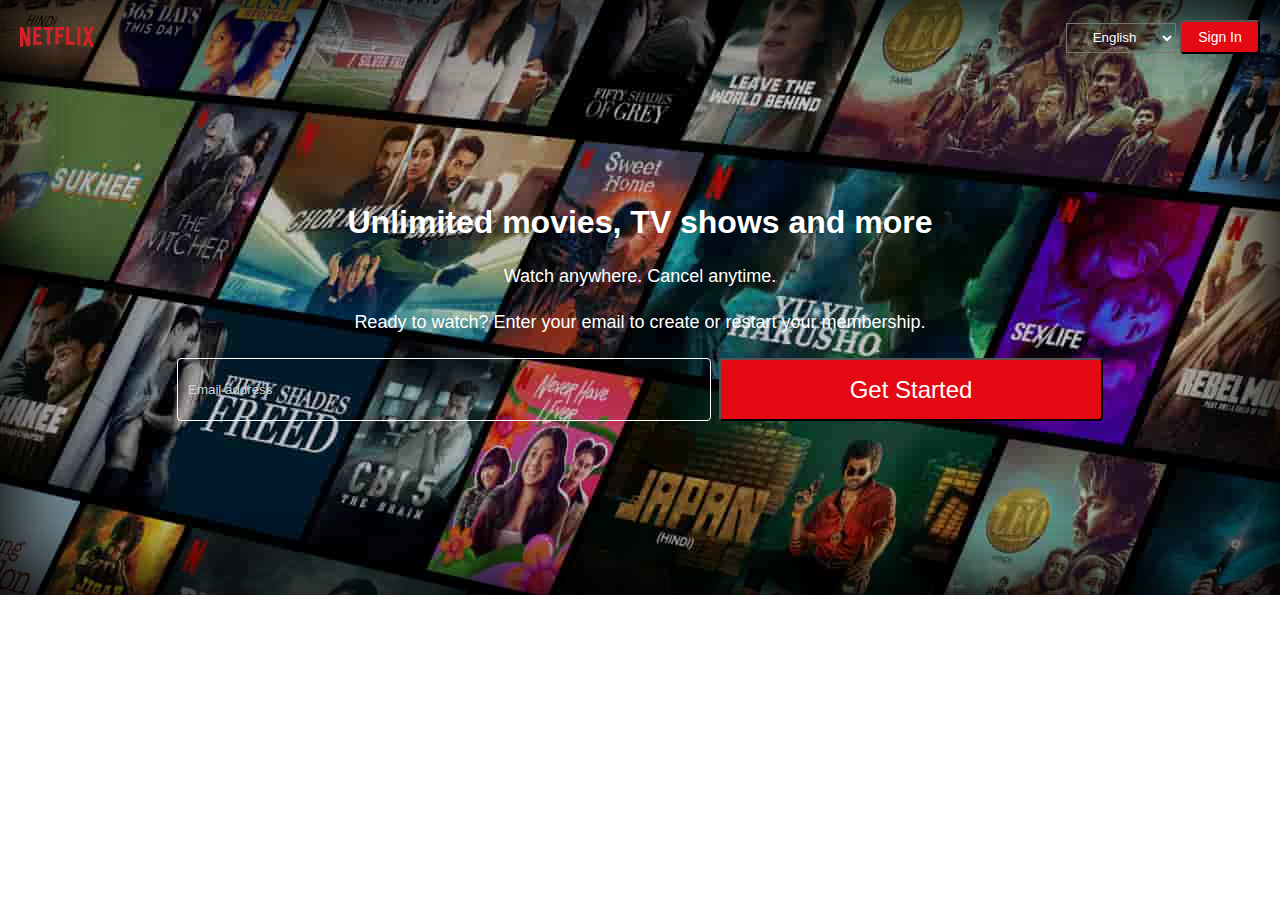
==== index.html @ 51de820c "New update" ====
<!DOCTYPE html>
<html lang="en">
<head>
    <meta charset="UTF-8">
    <meta name="viewport" content="width=device-width, initial-scale=1.0">
    <title>Netflix India - Watch TV Shows</title>
    <link rel="shortcut icon" href="Netflix-Symbol.png" type="image/x-icon">
    <link rel="stylesheet" href="style.css">
</head>
<body>
    <section class="bg">
        <nav class="navbar">
            <img height="20vh" src="./images/image-removebg-preview (1).png" alt="">
            <div>
                <!-- inpu -->
                <select name="" aria-placeholder="lang" id="">
                    <option value="">English</option>
                    <option value="">Hindi</option>
                </select>
                <button class="btn-primary">Sign In</button>
            </div>
        </nav>
        <main>
            <div class="content">
                <h2>Unlimited movies, TV shows and more</h2>
                <p>Watch anywhere. Cancel anytime.</p>
                <p>Ready to watch? Enter your email to create or restart your membership.</p>
                <div class="subcont">
                    <input type="text" name="" placeholder="Email address" id="">
                    <button class="getstart">Get Started</button>
                </div>
            </div>
        </main>
    </section>
    <script src="script.js"></script>
</body>
</html>
---- style.css ----
*{
    margin: 0;
    font-family:  Netflix Sans,Helvetica Neue,Segoe UI,Roboto,Ubuntu,sans-serif;
}

.navbar{
    display: flex;
    justify-content:space-between;
    align-items: center;
    margin-top: 15px;
    align-content: center;
    padding-left: 10px;
    padding-right: 10px;
}

.navbar select{
    width: 110px;
    height: 30px;
    background-color: transparent;
    color: #ffffff;
    text-align: center;
}

.navbar select option{
    color: black;
}

.content{
    display: flex;
    margin-top: 140px;
    flex-direction: column;
    align-items: center;
    color: white;
    text-align: center;
    padding: 10px;
    gap: 25px;
}

.content h2{
    font-size: 32px;
}

.content p{
    font-size: 18px;
}

.subcont{
    display: flex;
    flex-wrap: wrap;
    gap: 8px;
}

.btn-primary{
    padding: 8px;
    font-size: 14px;
    line-height: 14px;
    letter-spacing: normal;
    background-color: #e50914;
    color: #ffffff;
    width: 80px;
    border-radius: 4px;
}

.bg{
    background-image: url(./images/IN-en-20231225-popsignuptwoweeks-perspective_alpha_website_small.jpg);
    /* background-size: cover; */
    box-shadow: inset 0 0 5em 1em #000;
    padding: 5px 10px 5px 10px ;
    height: 65vh;
}

.getstart{
    background-color: #e50914;
    padding: 8px;
    font-size: 24px;
    line-height: 14px;
    letter-spacing: normal;
    background-color: #e50914;
    color: #ffffff;
    height: 7vh;
    width: 30vw;
    border-radius: 4px;
}

.content input{
    width: 40vw;
    box-shadow: inset 0 0 5em 1emrgba(95, 14, 245, 0)0;
    background-color: transparent;
    color:#ffffff;
    padding: 10px;
    border-radius: 4px;
    border: 0.15px solid #ffffff ;
}

.content input::placeholder{
    width: 40vw;
    box-shadow: inset 0 0 5em 1emrgba(95, 14, 245, 0)0;
    background-color: transparent;
    color: lightgray;
}
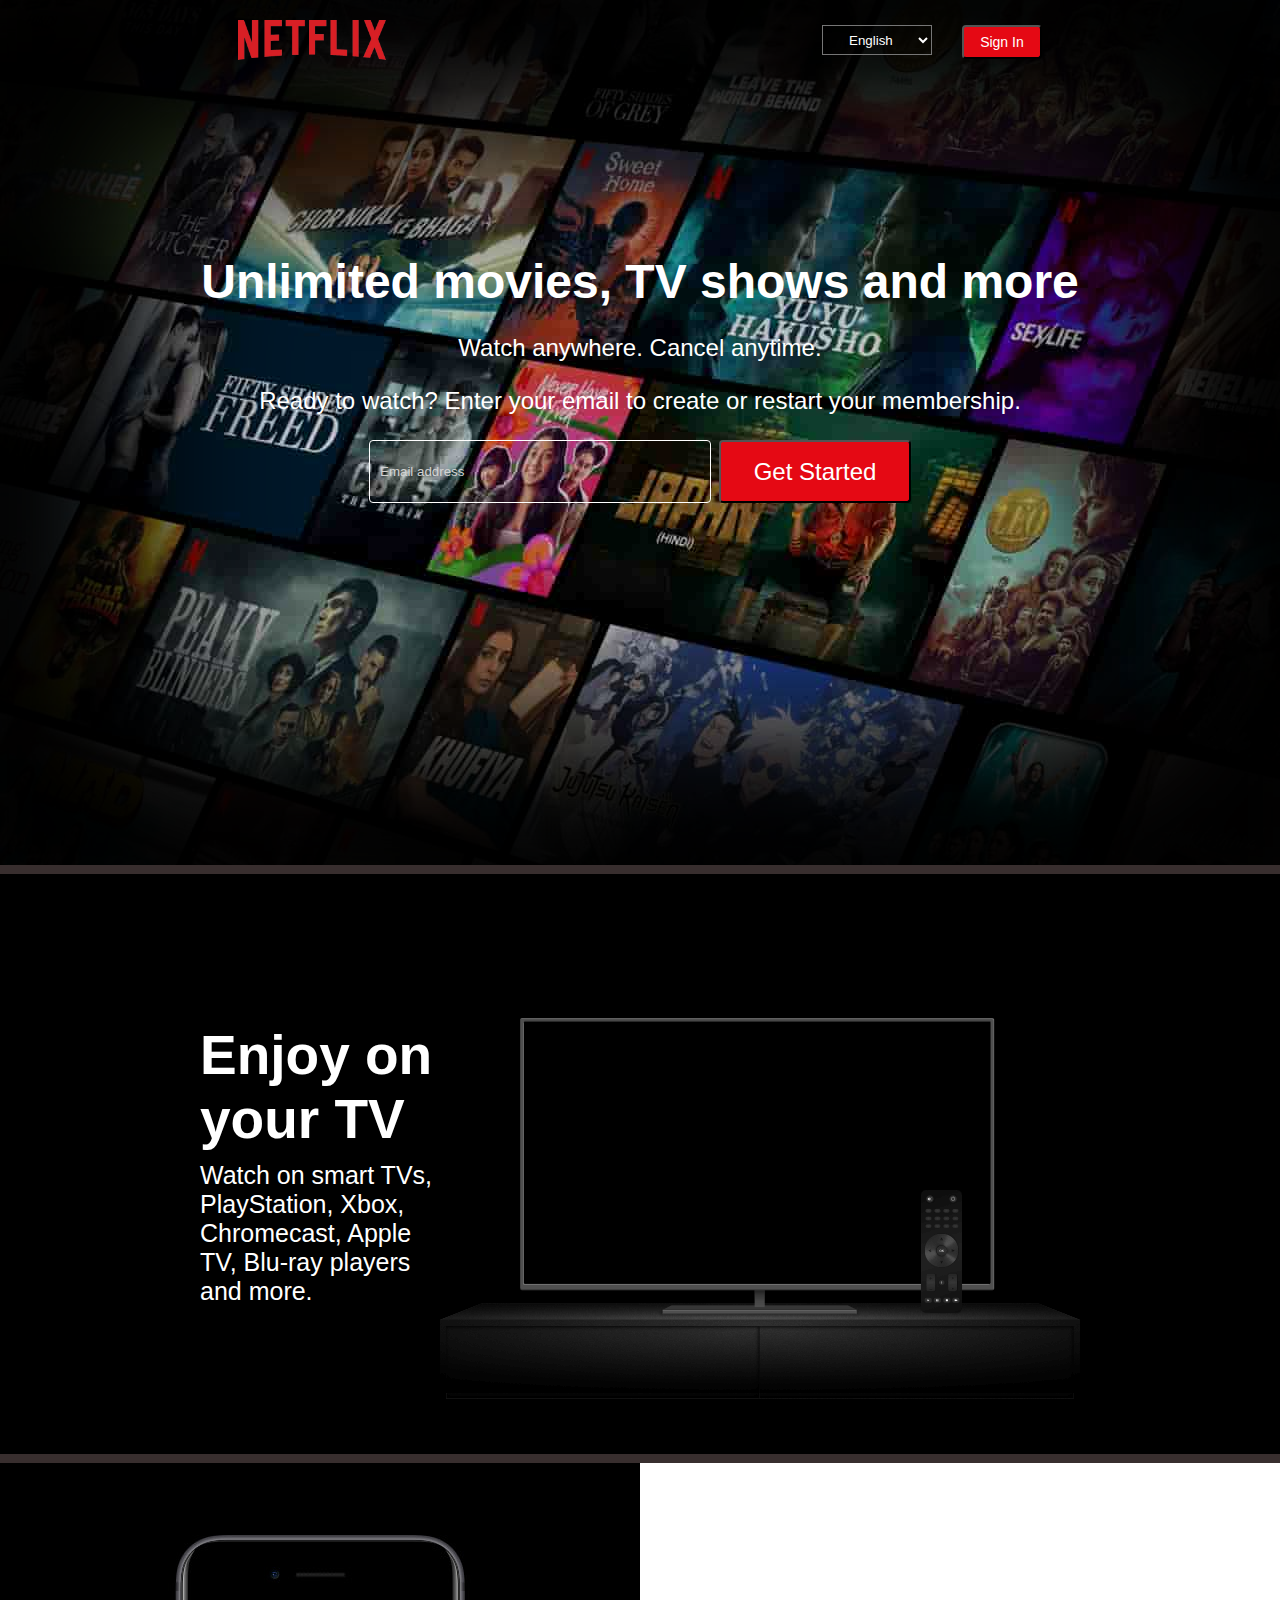
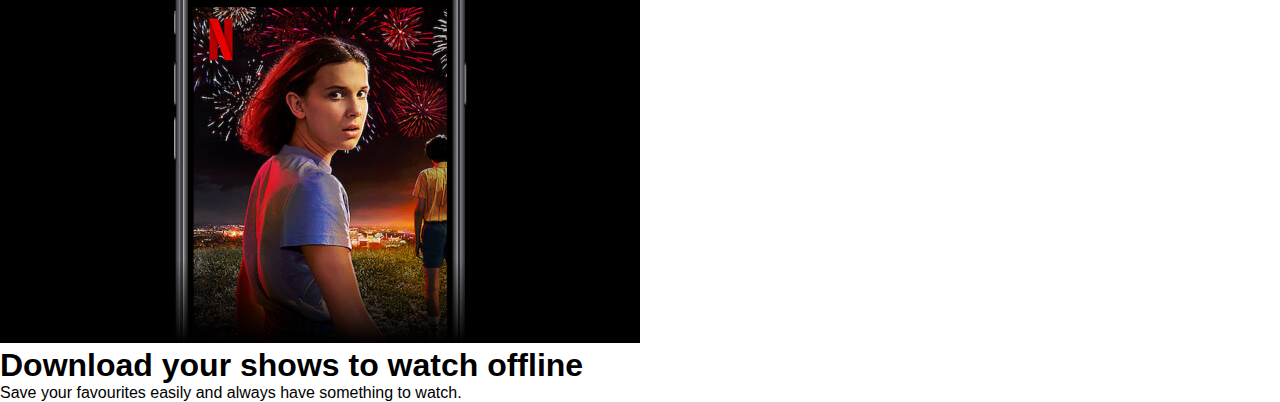
==== commit 614572c3: "New" ====
--- a/index.html
+++ b/index.html
@@ -10,8 +10,10 @@
 <body>
     <section class="bg">
         <nav class="navbar">
-            <img height="20vh" src="./images/image-removebg-preview (1).png" alt="">
             <div>
+                <img height="40vh" src="./images/image-removebg-preview (1).png" alt="">
+            </div>
+            <div class="gap">
                 <!-- inpu -->
                 <select name="" aria-placeholder="lang" id="">
                     <option value="">English</option>
@@ -32,6 +34,27 @@
             </div>
         </main>
     </section>
+    <div class="blank_line">
+    </div>
+    <section class="second_part">
+        <div class="separate">
+            <h1>Enjoy on your TV</h1>
+            <p>Watch on smart TVs, PlayStation, Xbox, Chromecast, Apple TV, Blu-ray players and more.</p>
+        </div>
+        <div>
+            <img src="./images/tv.png" alt="">
+        </div>
+    </section>
+    <div class="blank_line"></div>
+    <section>
+        <div>
+            <img src="./images/mobile-0819.jpg" alt="">
+        </div>
+        <div>
+            <h1>Download your shows to watch offline</h1>
+            <p>Save your favourites easily and always have something to watch.</p>
+        </div>
+    </section>
     <script src="script.js"></script>
 </body>
 </html>--- a/style.css
+++ b/style.css
@@ -3,9 +3,14 @@
     font-family:  Netflix Sans,Helvetica Neue,Segoe UI,Roboto,Ubuntu,sans-serif;
 }
 
+.gap{
+    display: flex;
+    gap: 30px;
+}
+
 .navbar{
     display: flex;
-    justify-content:space-between;
+    justify-content:space-around;
     align-items: center;
     margin-top: 15px;
     align-content: center;
@@ -27,7 +32,7 @@
 
 .content{
     display: flex;
-    margin-top: 140px;
+    margin-top: 180px;
     flex-direction: column;
     align-items: center;
     color: white;
@@ -37,11 +42,11 @@
 }
 
 .content h2{
-    font-size: 32px;
+    font-size: 3em;
 }
 
 .content p{
-    font-size: 18px;
+    font-size: 1.5em;
 }
 
 .subcont{
@@ -64,9 +69,9 @@
 .bg{
     background-image: url(./images/IN-en-20231225-popsignuptwoweeks-perspective_alpha_website_small.jpg);
     /* background-size: cover; */
-    box-shadow: inset 0 0 5em 1em #000;
+    box-shadow: inset 0 0 10em 10em #000;
     padding: 5px 10px 5px 10px ;
-    height: 65vh;
+    height: 95vh;
 }
 
 .getstart{
@@ -78,12 +83,12 @@
     background-color: #e50914;
     color: #ffffff;
     height: 7vh;
-    width: 30vw;
+    width: 15vw;
     border-radius: 4px;
 }
 
 .content input{
-    width: 40vw;
+    width: 25vw;
     box-shadow: inset 0 0 5em 1emrgba(95, 14, 245, 0)0;
     background-color: transparent;
     color:#ffffff;
@@ -97,4 +102,32 @@
     box-shadow: inset 0 0 5em 1emrgba(95, 14, 245, 0)0;
     background-color: transparent;
     color: lightgray;
+}
+.blank_line{
+    background-color: #382e2e;
+    height: 1vh;
+}
+
+.second_part{
+    display: flex;
+    background-color: #000;
+    color: #ffffff;
+    justify-content: center;
+    align-items: center;
+    padding: 200px;
+    height: 20vh;
+}
+
+.second_part h1{
+    font-size: 55px;
+}
+
+.second_part p{
+    font-size: 25px;
+}
+
+.separate{
+    display: flex;
+    flex-direction: column;
+    gap: 10px;
 }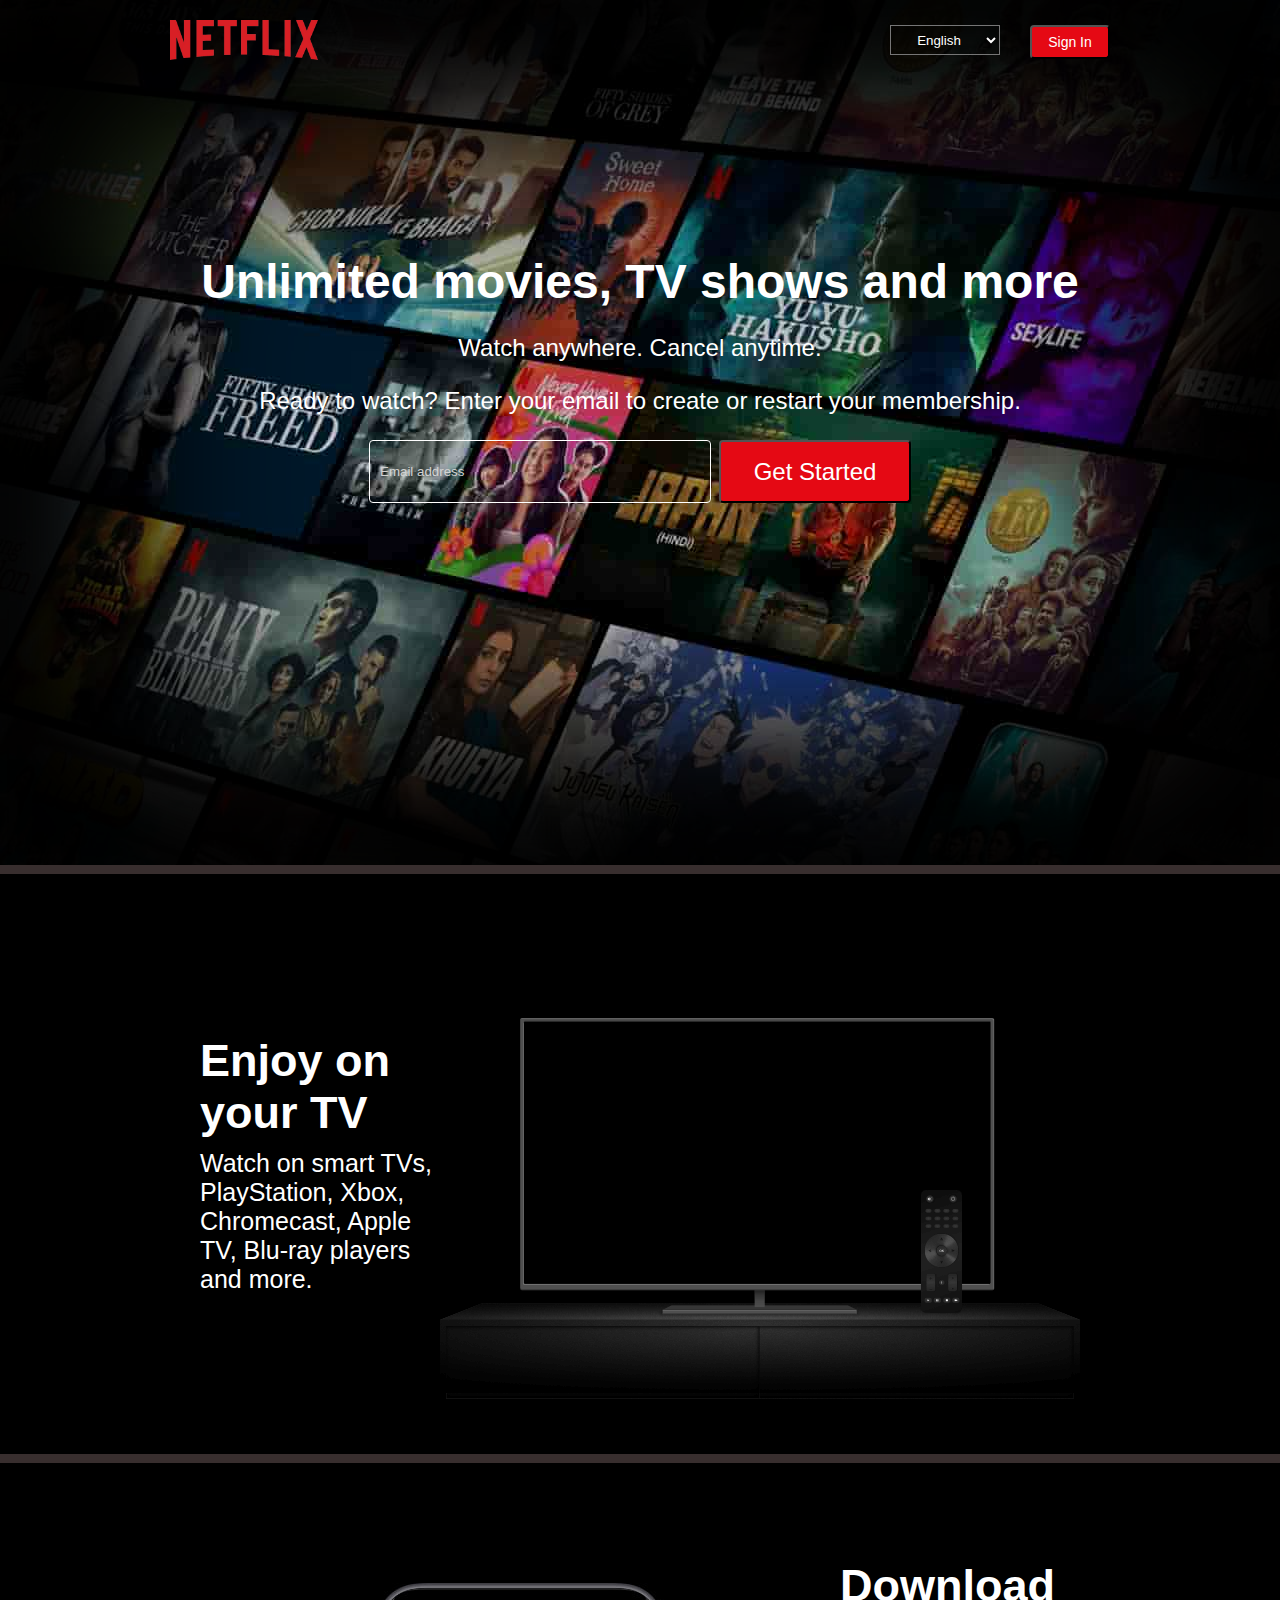
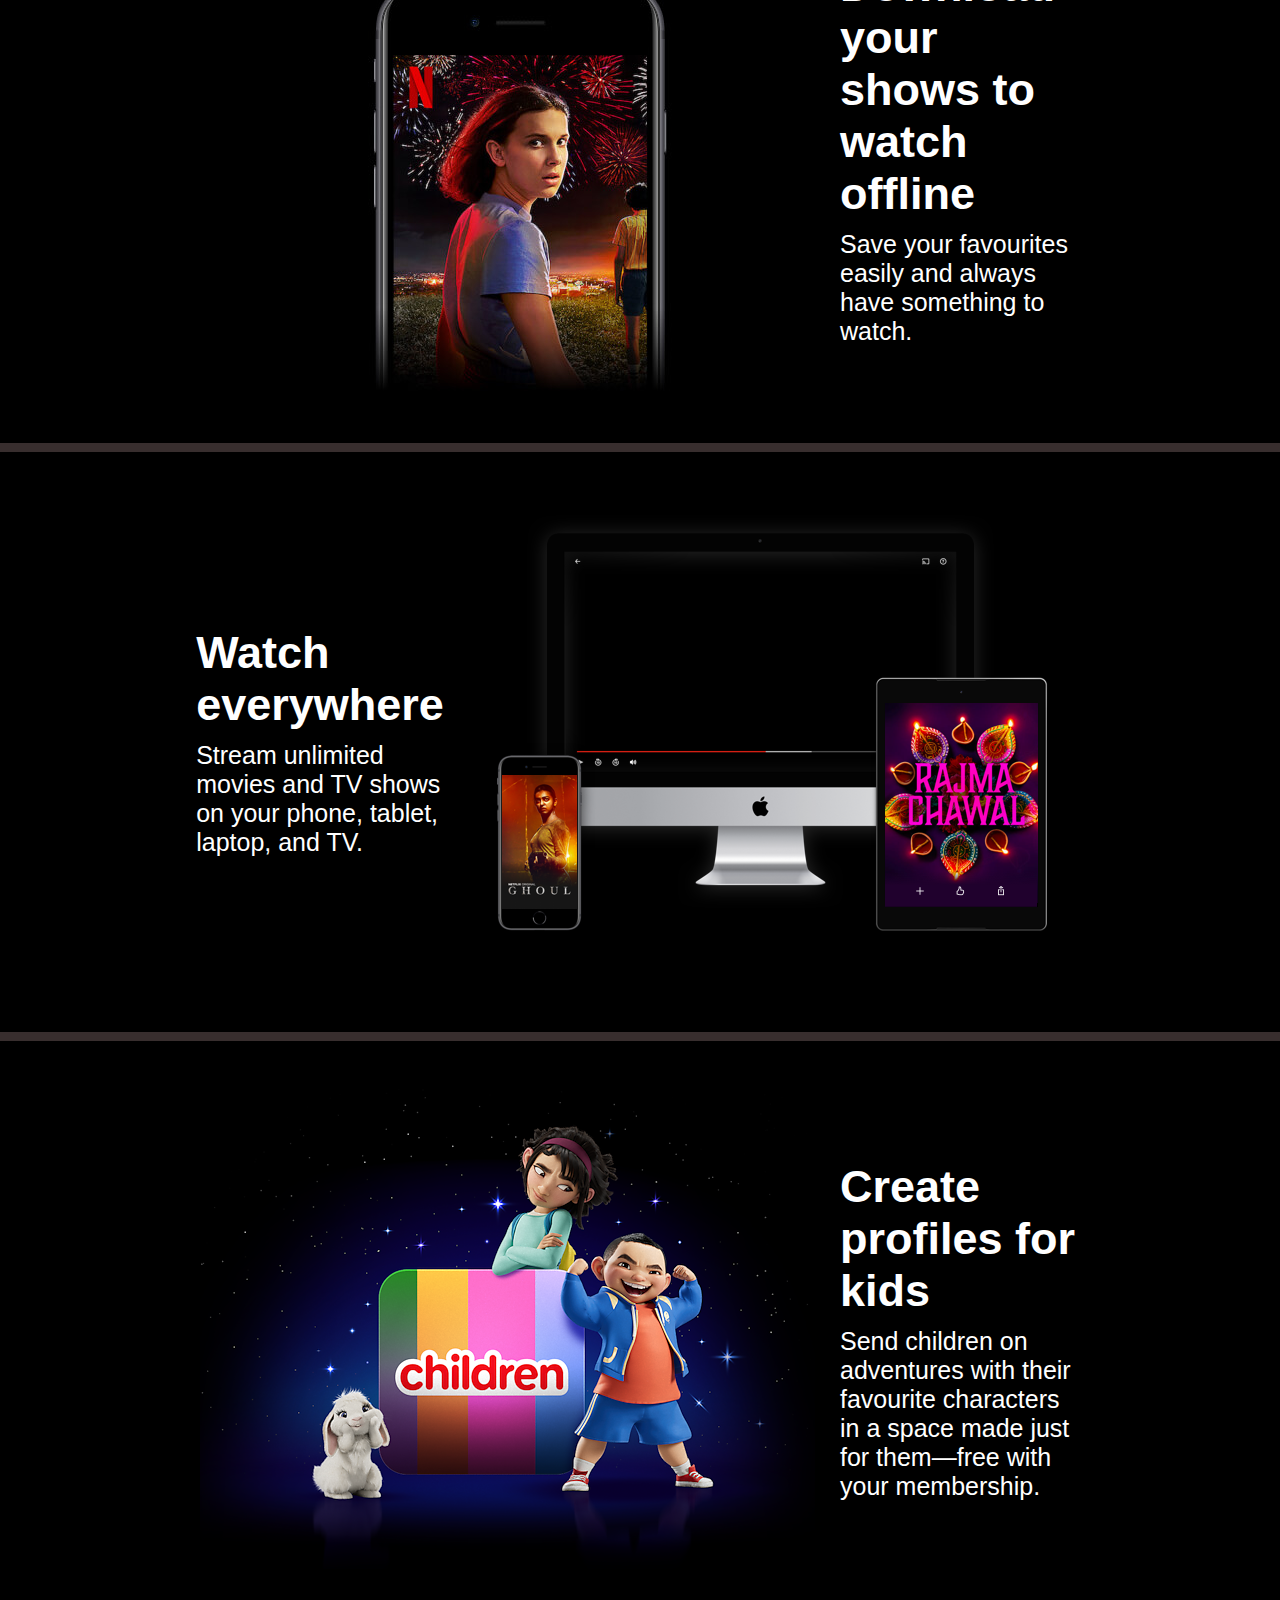
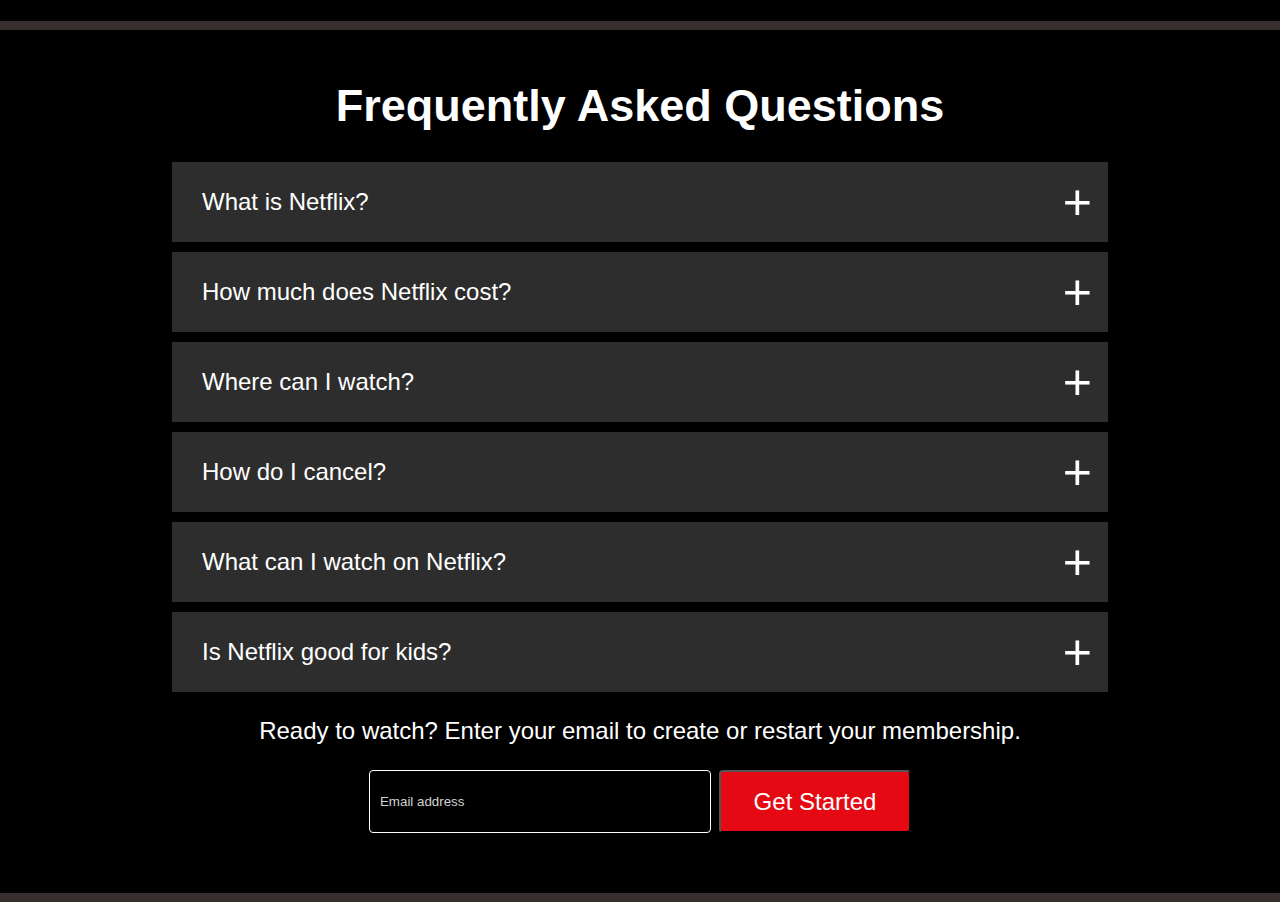
==== commit 2cff27fa: "Update" ====
--- a/index.html
+++ b/index.html
@@ -46,15 +46,71 @@
         </div>
     </section>
     <div class="blank_line"></div>
-    <section>
+    <section class="second_part">
         <div>
             <img src="./images/mobile-0819.jpg" alt="">
         </div>
-        <div>
+        <div class="separate">
             <h1>Download your shows to watch offline</h1>
             <p>Save your favourites easily and always have something to watch.</p>
         </div>
     </section>
+    <div class="blank_line"></div>
+    <section class="second_part">
+        <div class="separate">
+            <h1>Watch everywhere</h1>
+            <p>Stream unlimited movies and TV shows on your phone, tablet, laptop, and TV.</p>
+        </div>
+        <div>
+            <img src="./images/device-pile-in.png" alt="">
+        </div>
+    </section>
+    <div class="blank_line"></div>
+    <section class="second_part">
+        <div>
+            <img src="./images/AAAABVr8nYuAg0xDpXDv0VI9HUoH7r2aGp4TKRCsKNQrMwxzTtr-NlwOHeS8bCI2oeZddmu3nMYr3j9MjYhHyjBASb1FaOGYZNYvPBCL.png" alt="">
+        </div>
+        <div class="separate">
+            <h1>Create profiles for kids</h1>
+            <p>Send children on adventures with their favourite characters in a space made just for them—free with your membership.</p>
+        </div>
+    </section>
+    <div class="blank_line"></div>
+    <section class="last">
+            <h1>Frequently Asked Questions</h1>
+        <div class="question">
+            What is Netflix?
+            <button>+</button>
+        </div>
+        <div class="question">
+            How much does Netflix cost?
+            <button>+</button>
+        </div>
+        <div class="question">
+            Where can I watch?
+            <button>+</button>
+        </div>
+        <div class="question">
+            How do I cancel?
+            <button>+</button>
+        </div>
+        <div class="question">
+            What can I watch on Netflix?
+            <button>+</button>
+        </div>
+        <div class="question">
+            Is Netflix good for kids?
+            <button>+</button>
+        </div>
+        <div class="content1">
+            <p>Ready to watch? Enter your email to create or restart your membership.</p>
+                <div class="subcont">
+                    <input type="text" name="" placeholder="Email address" id="">
+                    <button class="getstart">Get Started</button>
+                </div>
+        </div>
+    </section>
+    <div class="blank_line"></div>
     <script src="script.js"></script>
 </body>
 </html>--- a/style.css
+++ b/style.css
@@ -10,12 +10,12 @@
 
 .navbar{
     display: flex;
-    justify-content:space-around;
+    justify-content:space-between;
     align-items: center;
     margin-top: 15px;
     align-content: center;
-    padding-left: 10px;
-    padding-right: 10px;
+    padding-left: 160px;
+    padding-right: 160px;
 }
 
 .navbar select{
@@ -96,8 +96,23 @@
     border-radius: 4px;
     border: 0.15px solid #ffffff ;
 }
+.content1 input{
+    width: 25vw;
+    box-shadow: inset 0 0 5em 1emrgba(95, 14, 245, 0)0;
+    background-color: transparent;
+    color:#ffffff;
+    padding: 10px;
+    border-radius: 4px;
+    border: 0.15px solid #ffffff ;
+}
 
 .content input::placeholder{
+    width: 40vw;
+    box-shadow: inset 0 0 5em 1emrgba(95, 14, 245, 0)0;
+    background-color: transparent;
+    color: lightgray;
+}
+.content1 input::placeholder{
     width: 40vw;
     box-shadow: inset 0 0 5em 1emrgba(95, 14, 245, 0)0;
     background-color: transparent;
@@ -119,7 +134,7 @@
 }
 
 .second_part h1{
-    font-size: 55px;
+    font-size: 45px;
 }
 
 .second_part p{
@@ -130,4 +145,56 @@
     display: flex;
     flex-direction: column;
     gap: 10px;
+}
+
+.last{
+    display: flex;
+    flex-direction: column;
+    background-color: #000;
+    color: #ffffff;
+    justify-content: center;
+    align-items: center;
+    padding: 50px;
+}
+
+.last h1{
+    margin-bottom: 20px;
+    font-size: 45px;
+}
+
+.question{
+    background-color: #2d2d2d;
+    display: flex;
+    margin-top: 10px;
+    /* flex-direction: column; */
+    justify-content: space-between;
+    align-items: center;
+    width: 70vw;
+    padding: 10px 10px 10px 30px;
+    font-size: 24px;
+}
+
+.question button{
+    background-color: transparent;
+    border: none;
+    color: #ffffff;
+    font-size: 50px;
+}
+
+.content1{
+    display: flex;
+    margin-top: 15px;
+    flex-direction: column;
+    align-items: center;
+    color: white;
+    text-align: center;
+    padding: 10px;
+    gap: 25px;
+}
+.content1 h2{
+    font-size: 3em;
+}
+
+.content1 p{
+    font-size: 1.5em;
 }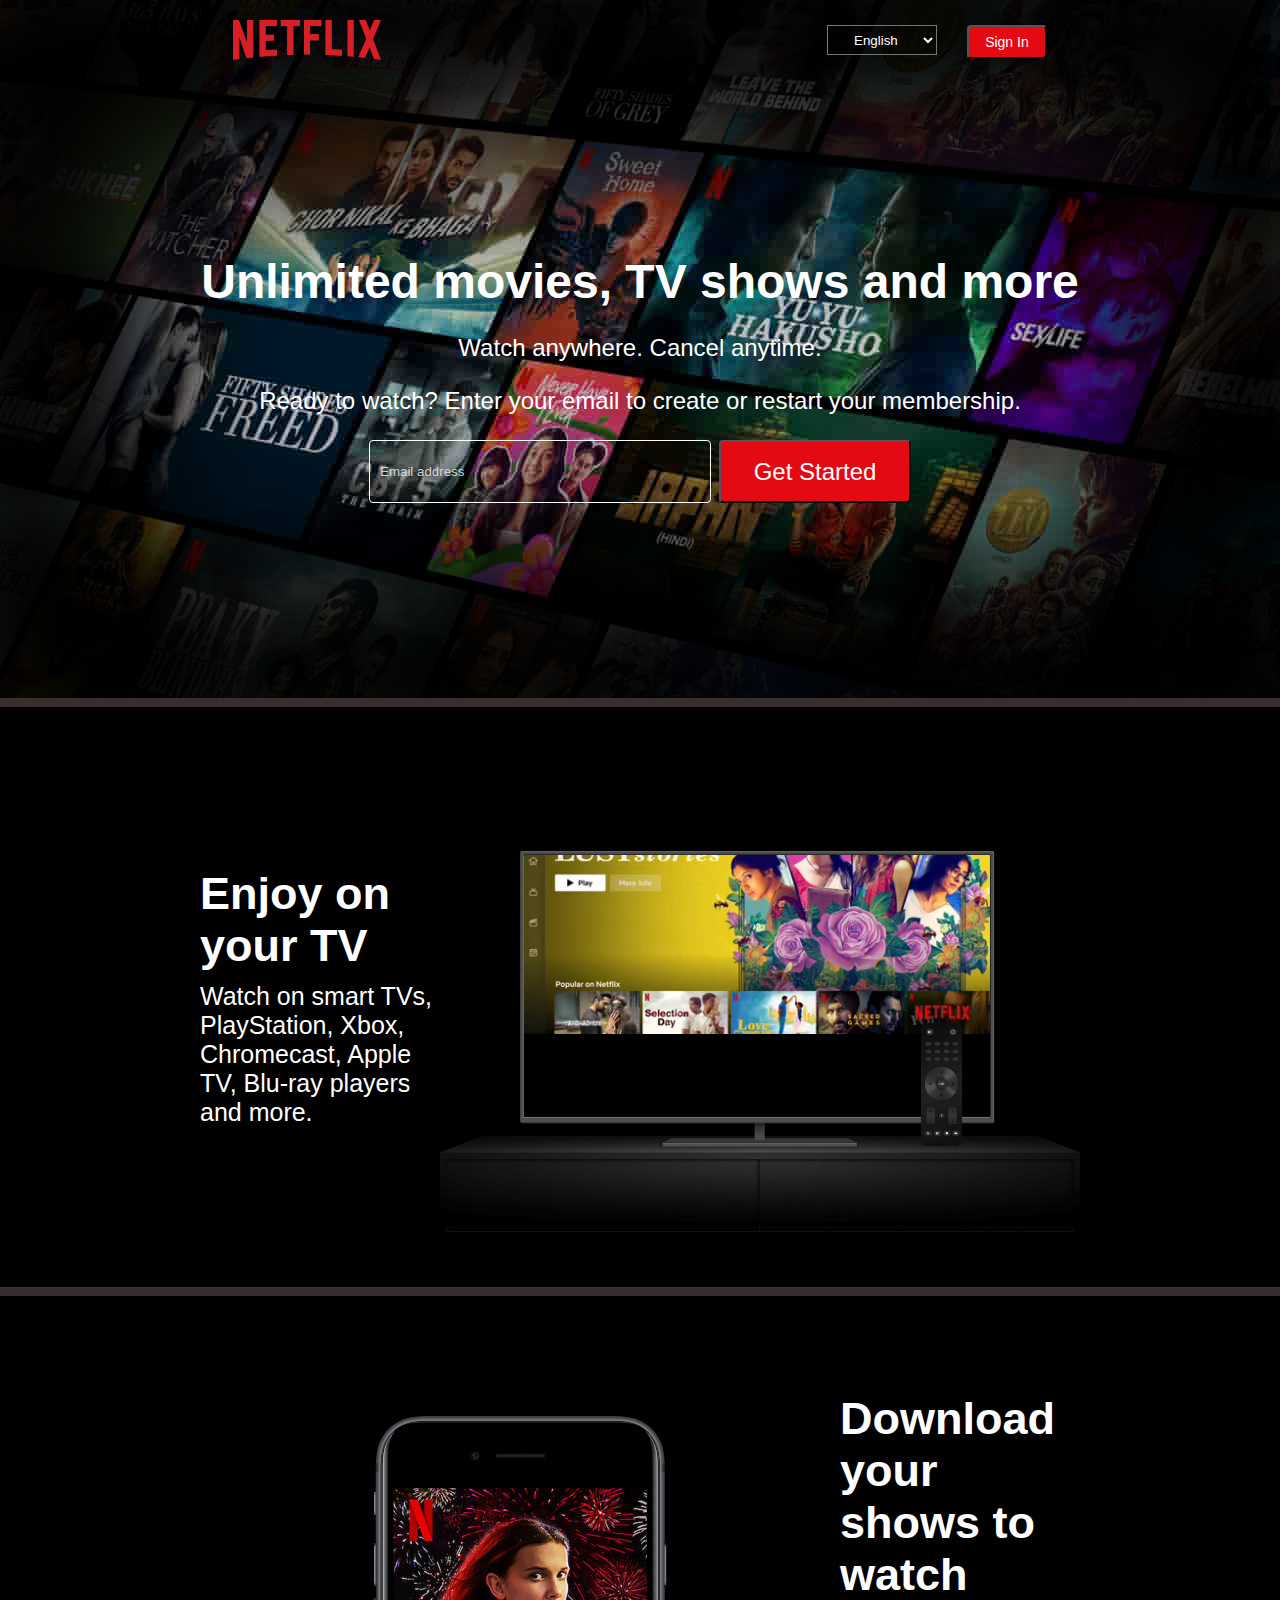
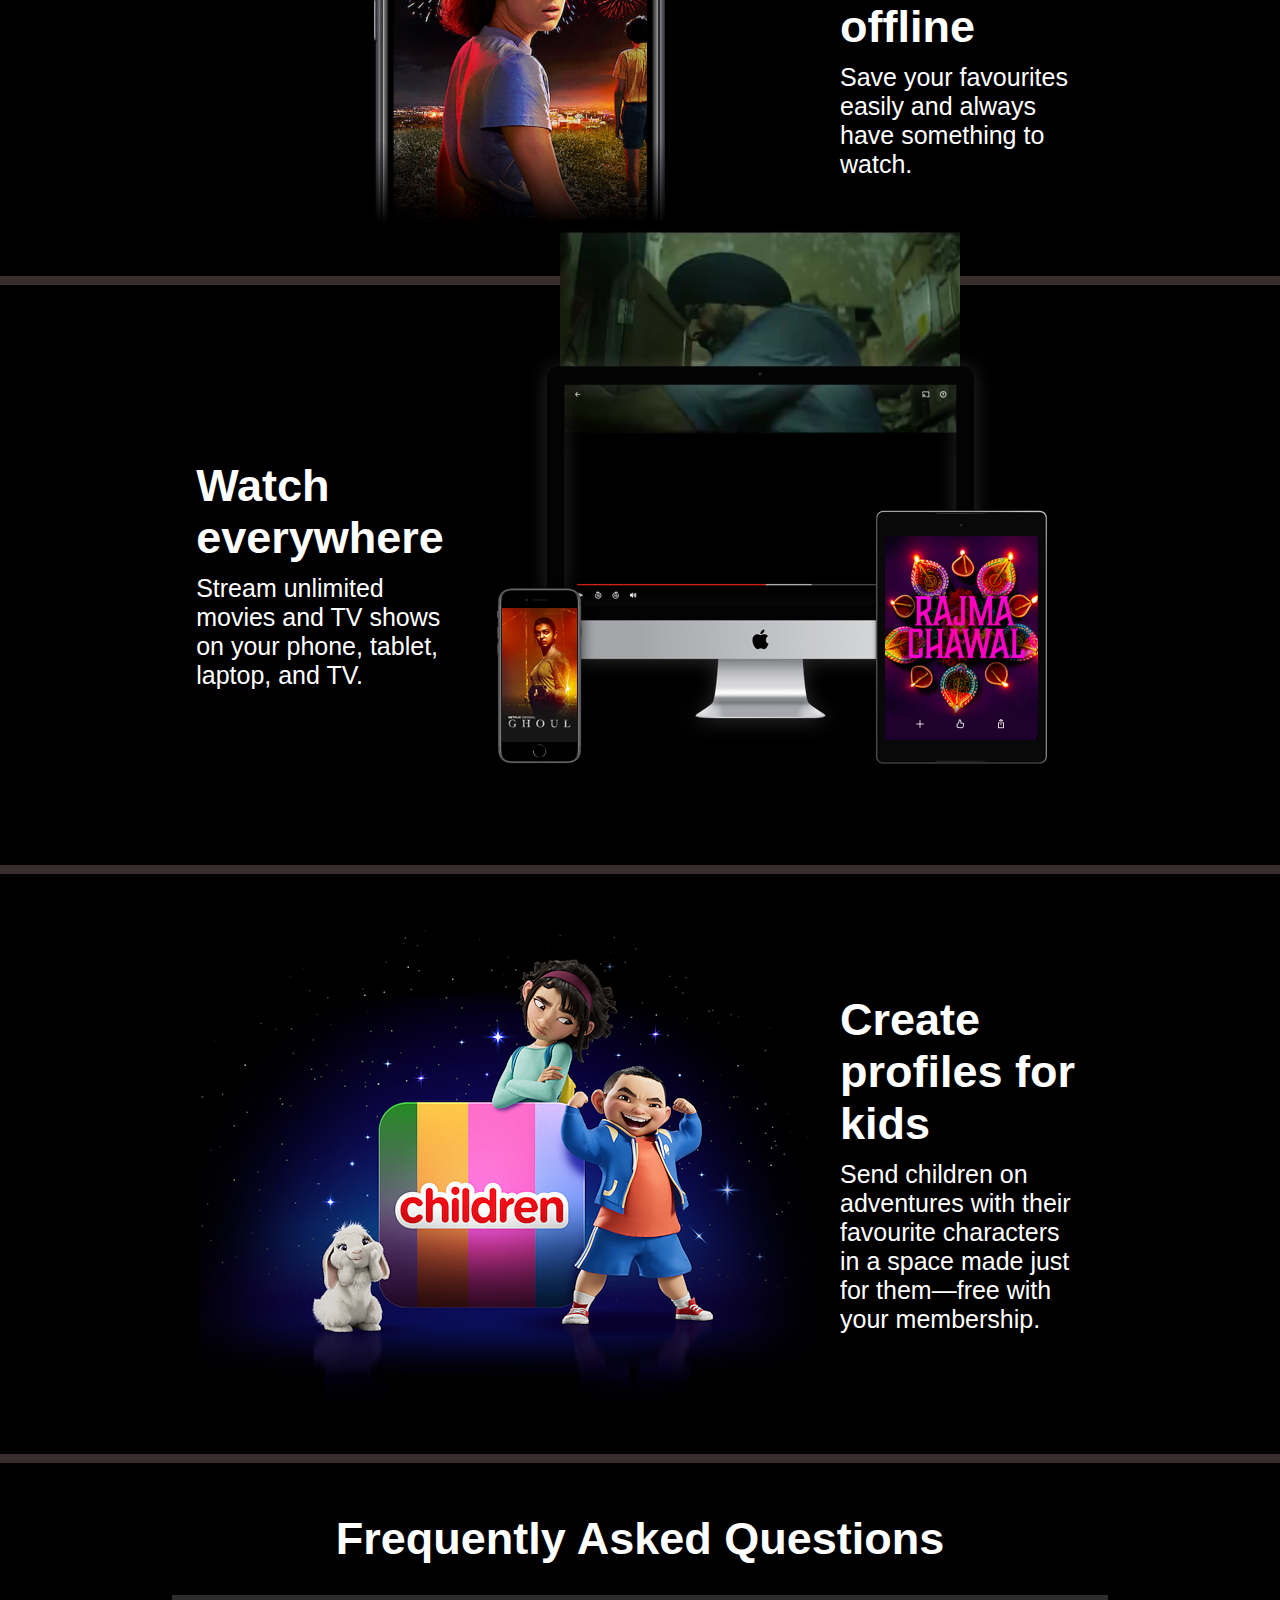
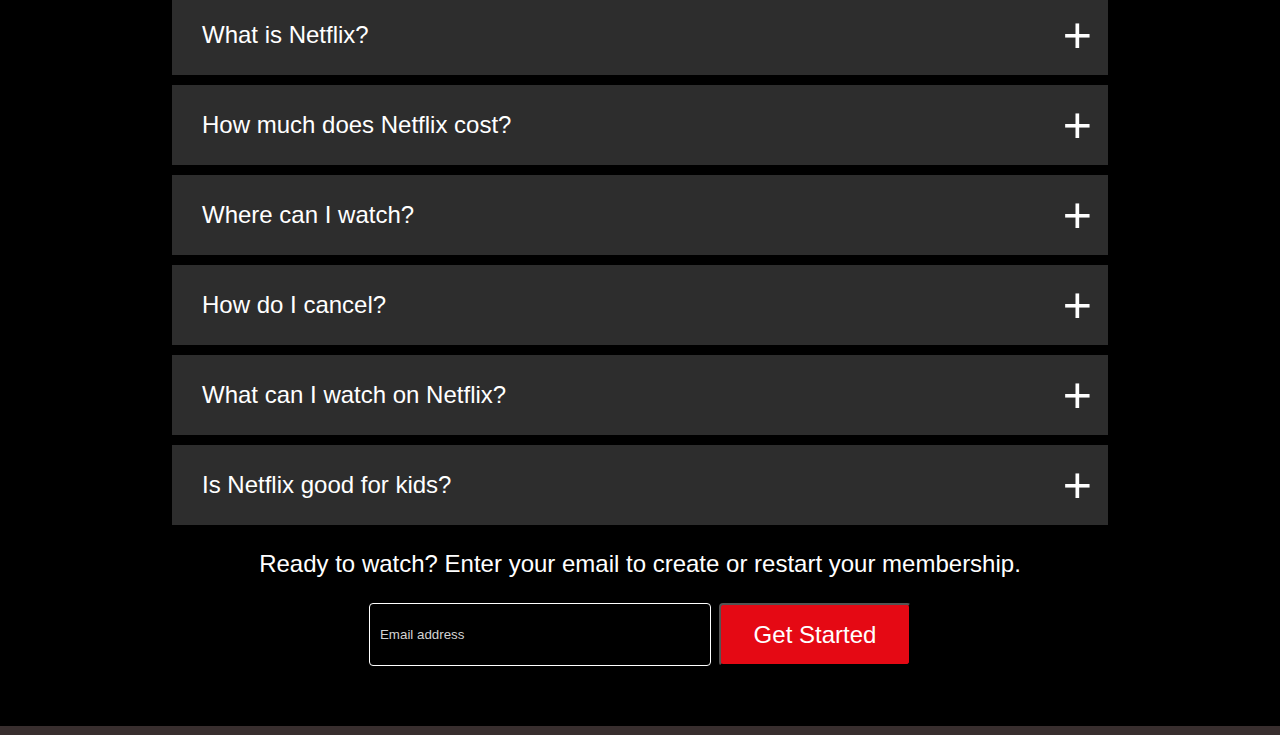
==== commit b8e37916: "Update" ====
--- a/index.html
+++ b/index.html
@@ -16,13 +16,14 @@
             <div class="gap">
                 <!-- inpu -->
                 <select name="" aria-placeholder="lang" id="">
+                    <!-- <option value=""></option> -->
                     <option value="">English</option>
                     <option value="">Hindi</option>
                 </select>
                 <button class="btn-primary">Sign In</button>
             </div>
         </nav>
-        <main>
+        <main class="nee">
             <div class="content">
                 <h2>Unlimited movies, TV shows and more</h2>
                 <p>Watch anywhere. Cancel anytime.</p>
@@ -41,8 +42,9 @@
             <h1>Enjoy on your TV</h1>
             <p>Watch on smart TVs, PlayStation, Xbox, Chromecast, Apple TV, Blu-ray players and more.</p>
         </div>
-        <div>
+        <div class="imtv">
             <img src="./images/tv.png" alt="">
+            <video src=".//images/video-tv-in-0819.mp4" autoplay loop muted></video>
         </div>
     </section>
     <div class="blank_line"></div>
@@ -61,8 +63,9 @@
             <h1>Watch everywhere</h1>
             <p>Stream unlimited movies and TV shows on your phone, tablet, laptop, and TV.</p>
         </div>
-        <div>
+        <div class="imtv1">
             <img src="./images/device-pile-in.png" alt="">
+            <video src="./images/video-devices-in.mp4" autoplay loop muted></video>
         </div>
     </section>
     <div class="blank_line"></div>
@@ -111,6 +114,37 @@
         </div>
     </section>
     <div class="blank_line"></div>
+    <!-- <footer class="foot">
+        <div style="display: block;">
+            Questions? Call <a href="">000-800-919-1694</a>
+        </div>
+        <div class="link">
+            <div class="links">
+                    <a href="">FAQ</a>
+                    <a href="">Investor Relations</a>
+                    <a href="">Privacy</a>
+                    <a href="">Speed Test</a>
+            </div>
+            <div class="links">
+                <a href="">Help Centre</a>
+                <a href="">Jobs</a>
+                <a href="">Cookie Preferences</a>
+                <a href="">Legal Notices</a>
+            </div>
+            <div class="links">
+                <a href="">Account</a>
+                <a href="">Ways to Watch</a>
+                <a href="">Corporate Information</a>
+                <a href="">Only on Netflix</a>
+            </div>
+            <div class="links">
+                <a href="">Media Centre</a>
+                <a href="">Terms of Use</a>
+                <a href="">Contact Us</a>
+            </div>
+        </div>
+
+    </footer> -->
     <script src="script.js"></script>
 </body>
 </html>--- a/style.css
+++ b/style.css
@@ -10,12 +10,12 @@
 
 .navbar{
     display: flex;
-    justify-content:space-between;
+    justify-content:space-around;
     align-items: center;
     margin-top: 15px;
     align-content: center;
-    padding-left: 160px;
-    padding-right: 160px;
+    /* padding-left: 160px;
+    padding-right: 160px; */
 }
 
 .navbar select{
@@ -32,13 +32,16 @@
 
 .content{
     display: flex;
-    margin-top: 180px;
-    flex-direction: column;
+    /* margin-top: 15vh; */
+    flex-direction: column;
+    justify-content: center;
+    /* align-content: center; */
     align-items: center;
     color: white;
     text-align: center;
     padding: 10px;
     gap: 25px;
+    margin-bottom: 20vh;
 }
 
 .content h2{
@@ -69,9 +72,13 @@
 .bg{
     background-image: url(./images/IN-en-20231225-popsignuptwoweeks-perspective_alpha_website_small.jpg);
     /* background-size: cover; */
+    display: flex;
+    flex-direction: column;
+    gap: 20vh;
+    /* justify-content: space-evenly; */
     box-shadow: inset 0 0 10em 10em #000;
     padding: 5px 10px 5px 10px ;
-    height: 95vh;
+    /* height: 85vh; */
 }
 
 .getstart{
@@ -121,6 +128,7 @@
 .blank_line{
     background-color: #382e2e;
     height: 1vh;
+    width: 100%;
 }
 
 .second_part{
@@ -197,4 +205,120 @@
 
 .content1 p{
     font-size: 1.5em;
-}+}
+
+.foot{
+    display: flex;
+    flex-direction: column;
+    flex-wrap: wrap;
+    background-color: #000;
+    color: #ffffff;
+    justify-content: center;
+    align-items: center;
+    /* padding: px; */
+    height: 60vh;
+}
+
+.links{
+    display: flex;
+    gap: 1vw;
+    flex-direction: column;
+    /* justify-content: space-between; */
+}
+
+.link{
+    display: flex;
+    margin-top: 5px;
+    gap: 30vh;
+    align-items: center;
+    align-content: space-evenly;
+    /* justify-content: s; */
+}
+
+.links a{
+    color: #ffffff;
+}
+
+.imtv img{
+    position: relative;
+    z-index: 10;
+}
+
+.imtv video{
+    position: absolute;
+    top: 770px;
+    right: 290px;
+    width: 470px;
+}
+
+.imtv1 img{
+    position: relative;
+    z-index: 10;
+}
+
+.imtv1 video{
+    position: absolute;
+    top: 1820px;
+    right: 320px;
+    width: 400px;
+}
+
+@media screen and (max-width: 960px) {
+    .second_part{
+        display: flex;
+        flex-direction: column;
+        height: 70vh;
+    }
+
+    .imtv img{
+        position: relative;
+        z-index: 10;
+    }
+    
+    .imtv video{
+        position: absolute;
+        top: 1230px;
+        right: 232px;
+        width: 230px;
+    }
+
+    .second_part img{
+        width: 50vh;
+        /* object-fit: none; */
+    }
+
+    .subcont{
+        display: flex;
+        flex-direction: column;
+        flex-wrap: wrap;
+        gap: 8px;
+    }
+
+    .gap{
+        display: flex;
+        gap: 20px;
+    }
+
+    .gap select{
+        width: 15vw;
+    }
+
+    .subcont input{
+        width: 35vw;
+    }
+
+    .subcont button{
+        width: 40vw;
+    }
+
+    .foot a{
+        display: flex;
+        flex-direction: row;
+    }
+
+    .links{
+        flex-direction: row;
+    }
+
+    
+  }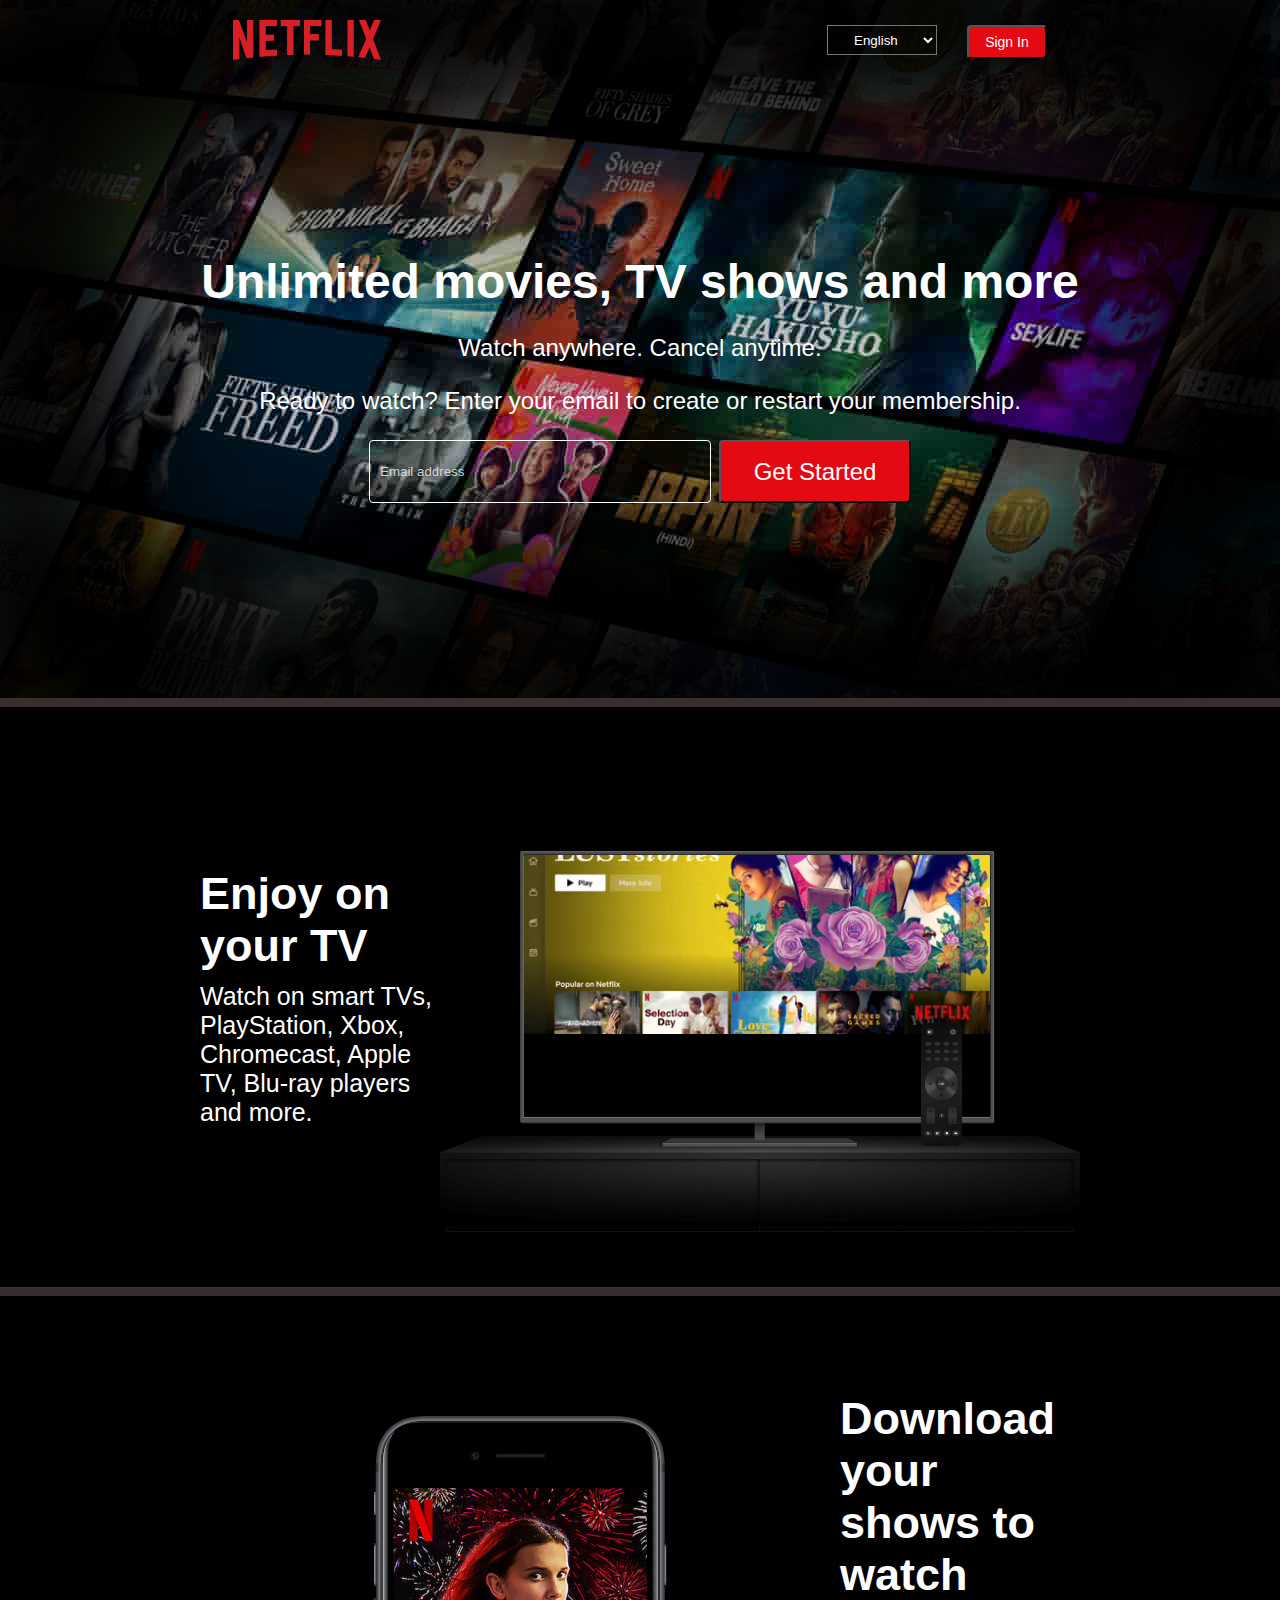
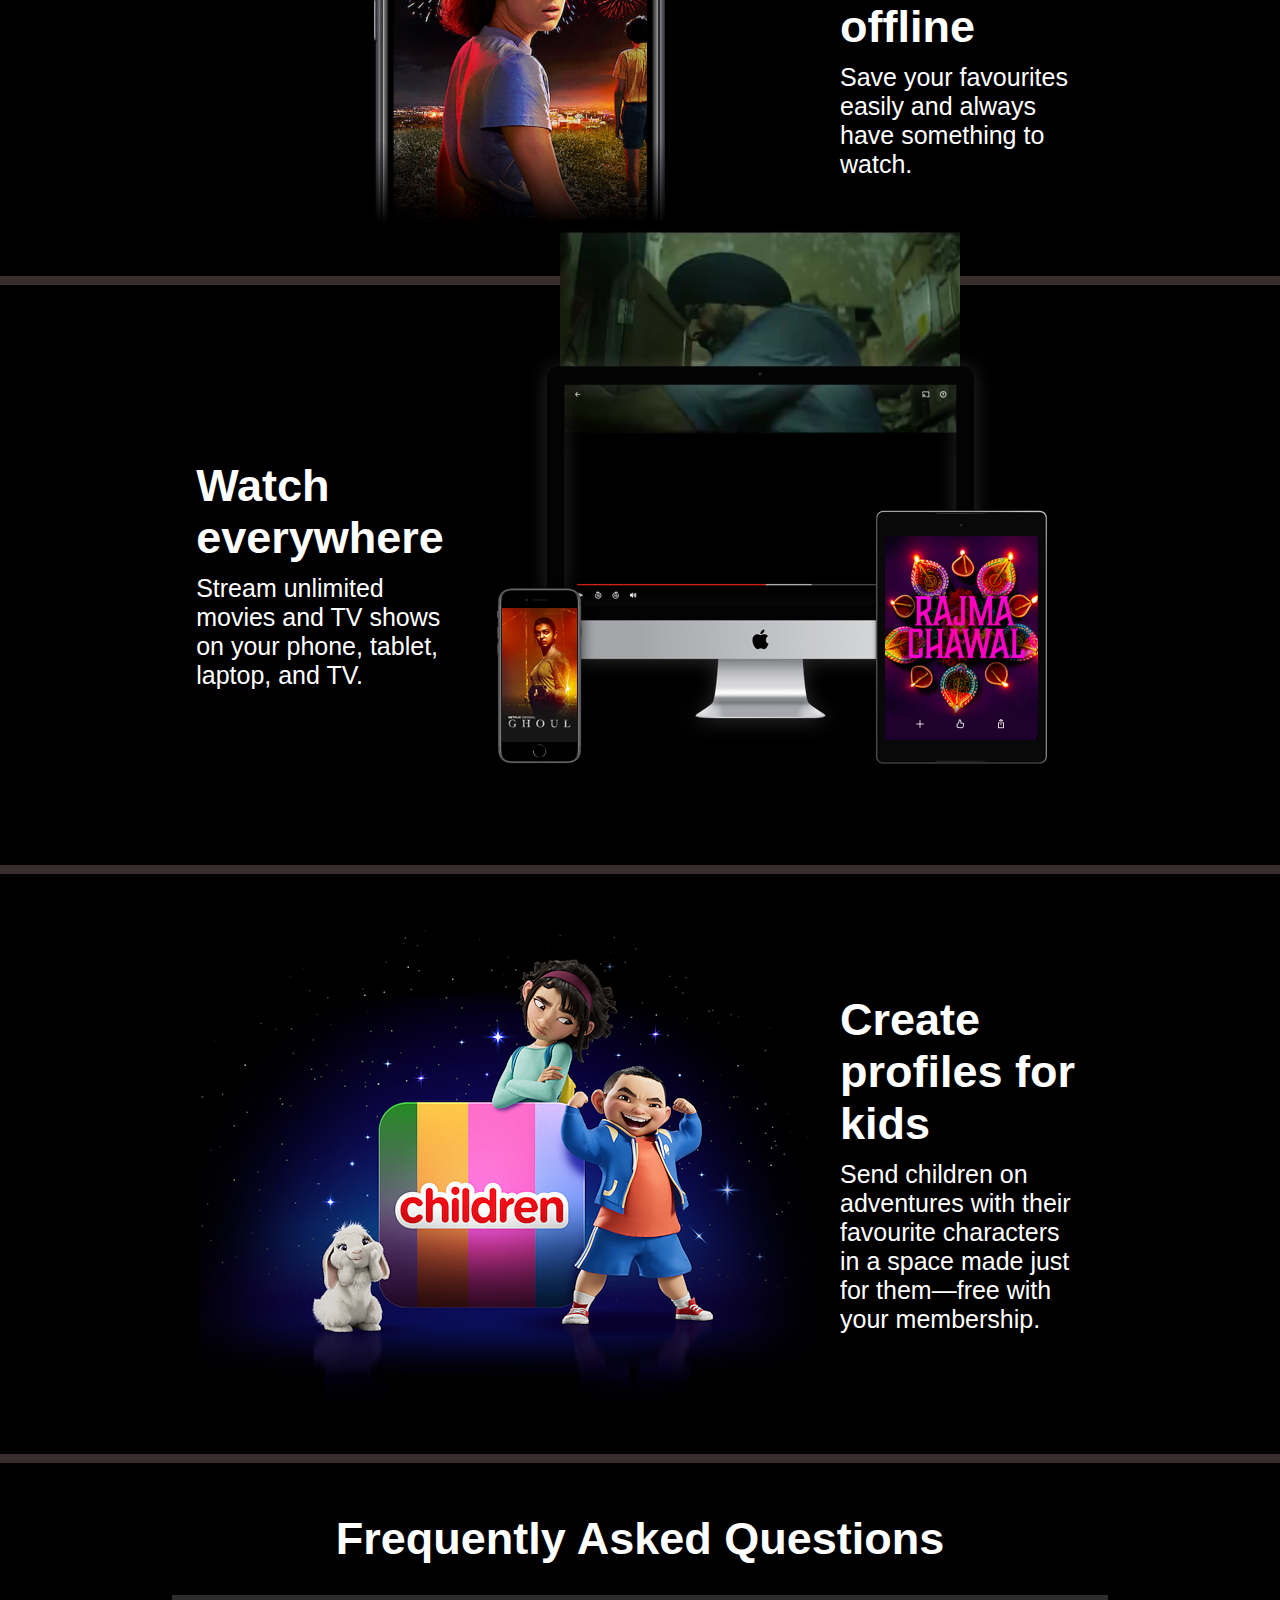
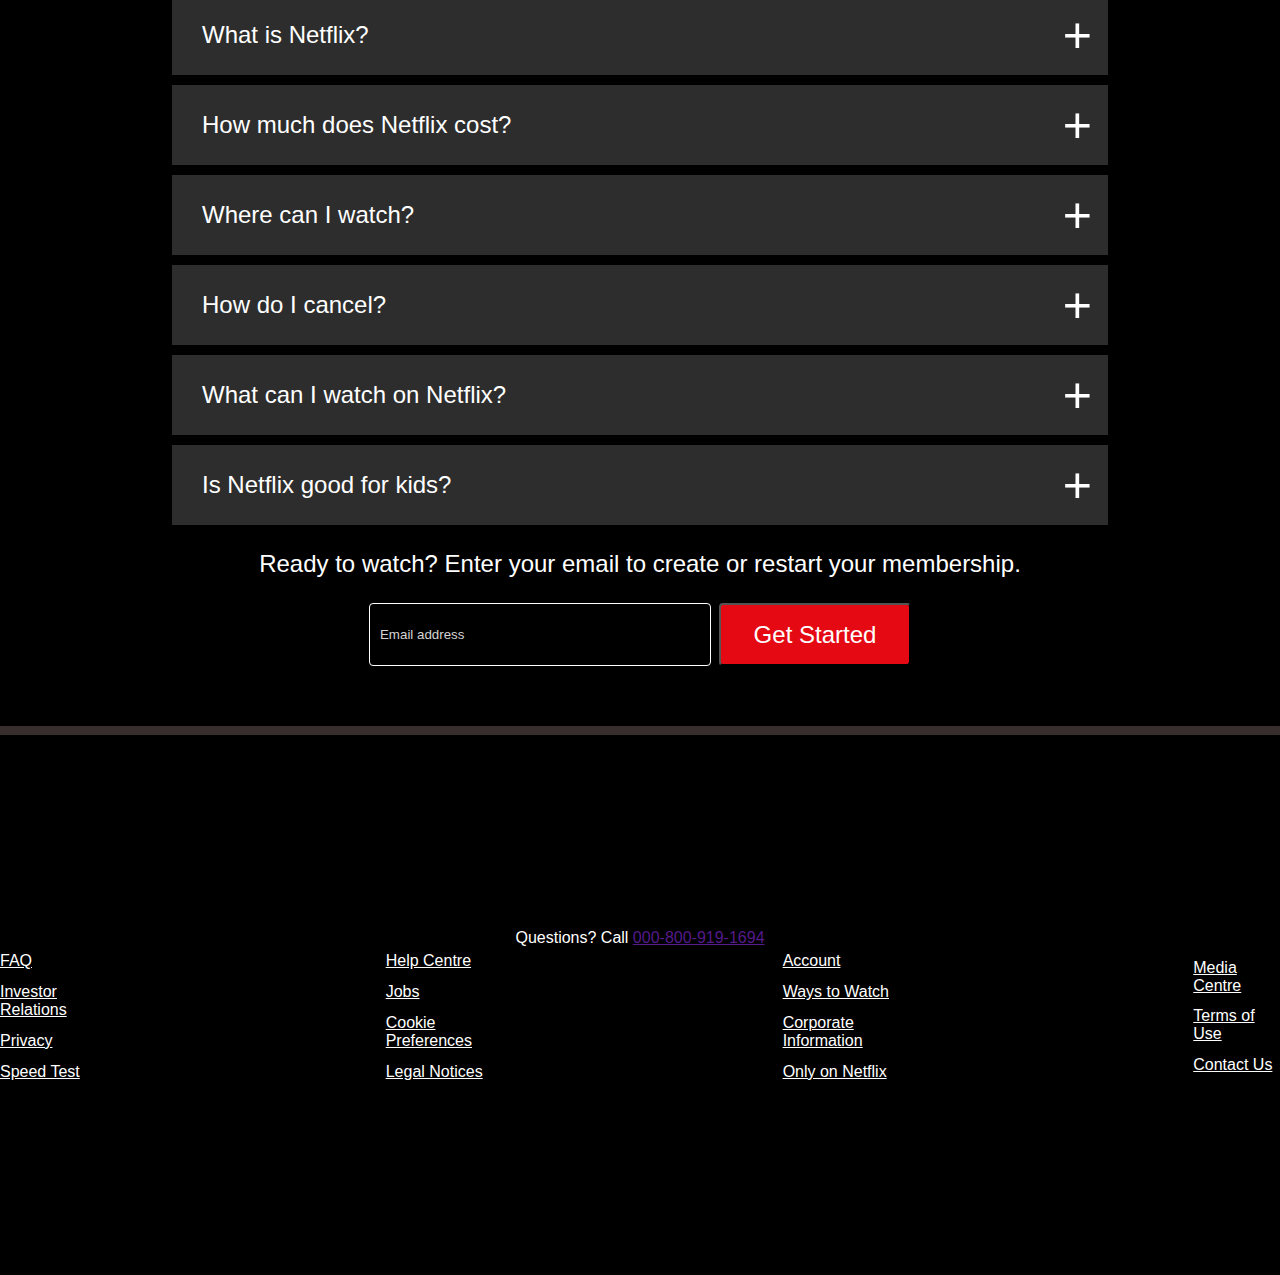
==== commit 79d5f3b2: "Update" ====
--- a/index.html
+++ b/index.html
@@ -114,7 +114,7 @@
         </div>
     </section>
     <div class="blank_line"></div>
-    <!-- <footer class="foot">
+    <footer class="foot">
         <div style="display: block;">
             Questions? Call <a href="">000-800-919-1694</a>
         </div>
@@ -144,7 +144,7 @@
             </div>
         </div>
 
-    </footer> -->
+    </footer>
     <script src="script.js"></script>
 </body>
 </html>